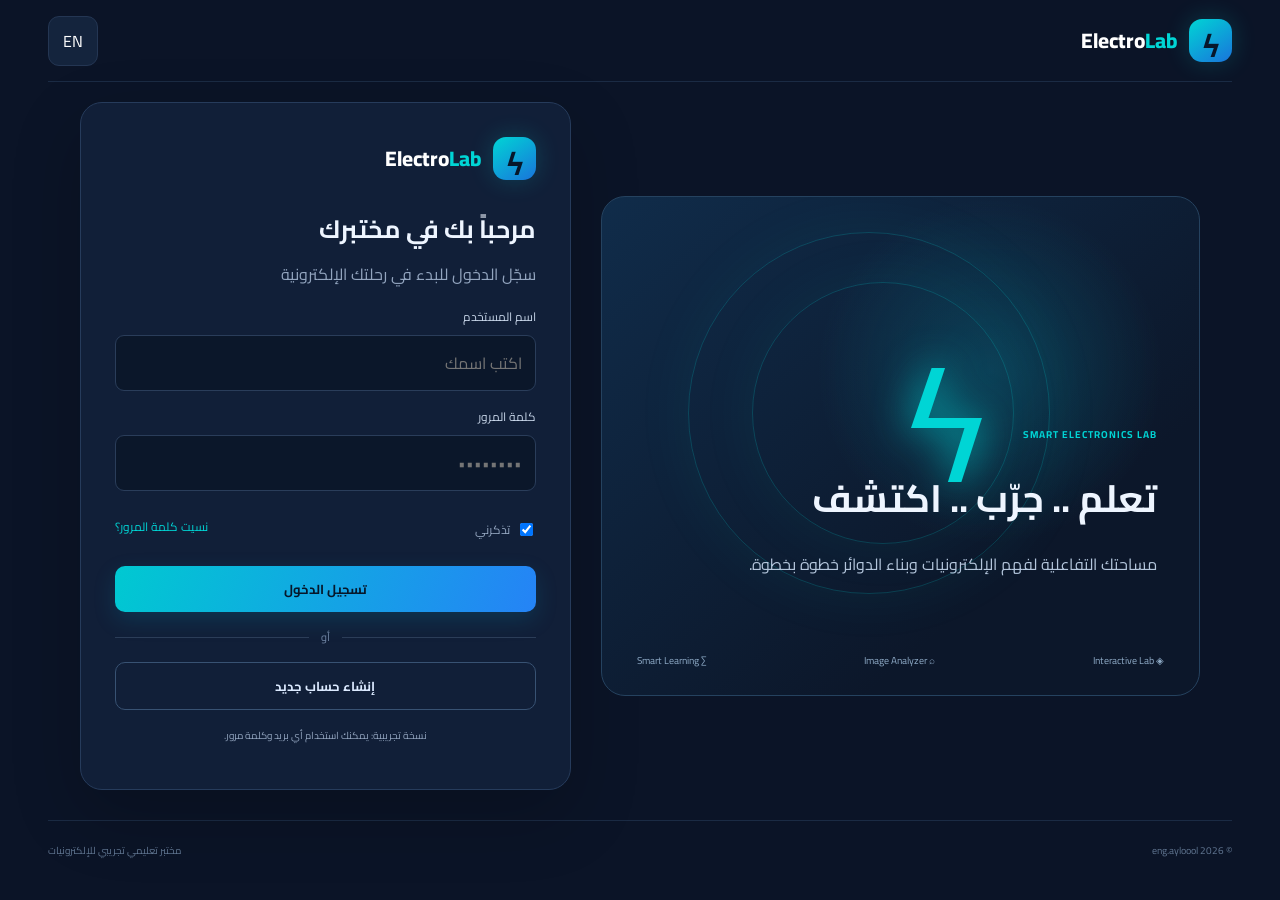
==== analyzer.html @ e859c456 "Initial commit: ElectroLab physics laboratory" ====
<!DOCTYPE html>
<html lang="ar" dir="rtl" data-page="analyzer">
<head>
  <meta charset="UTF-8">
  <meta name="viewport" content="width=device-width, initial-scale=1.0">
  <title>ElectroLab | المختبر الإلكتروني الذكي</title>
  <link rel="stylesheet" href="style.css">
</head>
<body>
  <div class="app-shell">
    <aside class="sidebar" id="sidebar">
      <a class="brand" href="home.html"><span class="brand-mark">ϟ</span><span>Electro<span>Lab</span><small data-i18n="brandSub">المختبر الإلكتروني الذكي</small></span></a>
      <nav><a class="nav-link" href="home.html"><b>⌂</b><span data-i18n="home">home</span></a>
<a class="nav-link" href="lab.html"><b>⌁</b><span data-i18n="lab">lab</span></a>
<a class="nav-link active" href="analyzer.html"><b>⌕</b><span data-i18n="analyzer">analyzer</span></a>
<a class="nav-link" href="experiments.html"><b>⚗</b><span data-i18n="experiments">experiments</span></a>
<a class="nav-link" href="laws.html"><b>∑</b><span data-i18n="laws">laws</span></a>
<a class="nav-link" href="quiz.html"><b>☷</b><span data-i18n="quiz">quiz</span></a>
<a class="nav-link" href="profile.html"><b>◉</b><span data-i18n="profile">profile</span></a></nav>
      <div class="side-bottom"><div class="online-dot"></div><span data-i18n="ready">المختبر جاهز للتجربة</span></div>
    </aside>
    <main class="main">
      <header class="topbar">
        <button class="mobile-menu" id="mobileMenu">☰</button>
        <div><div class="eyebrow" data-i18n="workspace">مساحة التعلم والتجربة</div><div class="page-heading" id="pageHeading" data-i18n="analyzer">analyzer</div></div>
        <div class="top-actions"><button class="lang-btn" id="langToggle">EN</button><div class="avatar" id="avatar">E</div></div>
      </header>
      <section class="page active">
        <div class="section-title"><div><h2 data-i18n="analyzerTitle">حلّل صورتك الإلكترونية</h2><p class="muted" data-i18n="analyzerIntro">ارفع صورة تحتوي على مكونات أو دائرة إلكترونية.</p></div></div>
        <div class="analyzer-layout"><div class="panel upload-panel"><div class="upload-zone" id="uploadZone"><div class="upload-icon">⇧</div><h3 data-i18n="uploadTitle">ارفع صورة إلكترونية</h3><p class="muted" data-i18n="uploadHint">اسحب الصورة هنا أو اخترها من جهازك</p><input type="file" id="imageInput" accept="image/*"><button class="outline" onclick="document.getElementById('imageInput').click()" data-i18n="chooseImage">اختيار صورة</button></div><img id="imagePreview" class="image-preview" alt="Preview" hidden><button id="analyzeBtn" class="primary full" disabled data-i18n="analyze">تحليل الصورة</button></div><div class="panel analysis-panel"><h3 data-i18n="analysisResult">نتيجة التحليل</h3><div id="analysisOutput" class="empty-state"><div class="empty-icon">⌕</div><p data-i18n="analysisEmpty">ستظهر هنا المكونات التي تم التعرف عليها.</p></div><p class="notice" data-i18n="analyzerLimit">ملاحظة: هذه نسخة أولية تجريبية؛ التعرف هنا يعتمد على أسماء المكونات الشائعة، وليس نموذج ذكاء اصطناعي مدرّباً. لا ترفع صوراً شخصية أو حساسة.</p></div></div>
      </section>
      <footer><span>© 2026 eng.ayloool</span><span data-i18n="footer">مختبر تعليمي تجريبي للإلكترونيات</span></footer>
    </main>
  </div>
  <div class="toast" id="toast"></div>
  <script src="app.js"></script>
</body></html>
---- style.css ----
@import url('https://fonts.googleapis.com/css2?family=Cairo:wght@400;500;600;700;800&family=Inter:wght@400;500;600;700;800&display=swap');
:root{--bg:#0b1427;--panel:#111f38;--panel2:#152743;--line:#243653;--text:#eef5ff;--muted:#93a5bf;--cyan:#00d5d5;--blue:#3685ff;--radius:18px}
*{box-sizing:border-box}body{margin:0;background:var(--bg);color:var(--text);font-family:'Cairo','Inter',sans-serif;min-height:100vh}button,input{font:inherit}button{cursor:pointer}.app-shell{display:flex;min-height:100vh}.sidebar{width:250px;background:#0e1a30;border-left:1px solid #1d2d48;padding:28px 18px;display:flex;flex-direction:column;flex-shrink:0;z-index:5}.brand{display:flex;align-items:center;gap:11px;color:white;text-decoration:none;font-size:21px;font-weight:800;margin:0 7px 42px}.brand>span:last-child>span{color:var(--cyan)}.brand small{display:block;color:#7f94b3;font-size:10px;font-weight:500;margin-top:-3px}.brand-mark{width:43px;height:43px;display:grid;place-items:center;background:linear-gradient(145deg,#00d5d5,#1974db);border-radius:13px;color:#07172b;font-size:29px;box-shadow:0 0 25px #00d5d533}.sidebar nav{display:grid;gap:8px}.nav-link{border:0;background:transparent;color:#9aacc5;text-align:right;padding:13px 14px;border-radius:12px;display:flex;gap:13px;align-items:center;font-size:14px;transition:.2s}.nav-link b{font-size:21px;width:24px;text-align:center;color:#7186a5}.nav-link:hover,.nav-link.active{background:#172d4b;color:white}.nav-link.active{box-shadow:inset -3px 0 var(--cyan)}.nav-link.active b{color:var(--cyan)}.side-bottom{margin-top:auto;color:#8fa5bf;font-size:11px;display:flex;align-items:center;gap:9px;padding:15px 9px}.online-dot,.live-label i{width:8px;height:8px;border-radius:50%;background:#32d69a;box-shadow:0 0 10px #32d69a}.main{flex:1;min-width:0;padding:0 38px;max-width:1600px;margin:auto}.topbar{height:100px;display:flex;align-items:center;justify-content:space-between;border-bottom:1px solid #1b2b44;margin-bottom:30px}.eyebrow,.section-kicker{color:var(--cyan);font-size:10px;letter-spacing:1.4px;font-weight:700}.page-heading{font-size:20px;font-weight:800}.top-actions{display:flex;align-items:center;gap:14px}.lang-btn,.avatar,.mobile-menu{border:1px solid var(--line);background:#14243d;color:white;border-radius:11px;padding:9px 14px}.avatar{width:39px;height:39px;border-radius:50%;display:grid;place-items:center;background:#1b4771;color:var(--cyan);font-weight:800}.mobile-menu{display:none}.page{display:none;animation:fade .25s ease}.page.active{display:block}@keyframes fade{from{opacity:.4;transform:translateY(5px)}to{opacity:1;transform:none}}h1,h2,h3,p{margin-top:0}h2{font-size:23px;margin-bottom:7px}h3{font-size:16px;margin-bottom:8px}.muted{color:var(--muted)}.small{font-size:12px}.tag{font-size:10px;letter-spacing:1px;color:var(--cyan);font-weight:700}.primary,.outline{border-radius:10px;padding:11px 19px;font-weight:700;font-size:13px;transition:.2s}.primary{background:linear-gradient(110deg,#00c9d1,#2583f6);border:0;color:#06172a;box-shadow:0 8px 22px #008db333}.primary:hover{filter:brightness(1.12);transform:translateY(-1px)}.outline{background:transparent;border:1px solid #385273;color:#dceaff}.outline:hover{border-color:var(--cyan);color:var(--cyan)}.full{width:100%}.text-link,.text-button{color:var(--cyan);text-decoration:none;font-size:12px;background:none;border:0}.form-row{display:flex;justify-content:space-between;align-items:center;margin:13px 0 18px;font-size:12px}.check{display:flex;align-items:center;gap:6px;color:var(--muted)}label{display:block;font-size:12px;color:#c7d5e8;margin:14px 0 7px}input:not([type=checkbox]):not([type=file]){width:100%;background:#0b172a;border:1px solid #2a3d5a;color:white;padding:12px 13px;border-radius:9px;outline:none}input:focus{border-color:var(--cyan)!important;box-shadow:0 0 0 3px #00d5d51a}.tiny{font-size:10px;text-align:center;margin-top:16px}.login-layout{min-height:620px;display:grid;grid-template-columns:1.1fr .9fr;gap:30px;align-items:center;max-width:1120px;margin:0 auto}.login-art{min-height:500px;border:1px solid #25425f;border-radius:24px;padding:42px;position:relative;overflow:hidden;background:radial-gradient(circle at 65% 35%,#087c9360,transparent 34%),linear-gradient(140deg,#102c4a,#0c172a 72%)}.login-art:before,.login-art:after{content:"";position:absolute;border:1px solid #00d5d533;border-radius:50%;width:360px;height:360px;right:25%;top:7%;box-shadow:0 0 60px #00d5d511}.login-art:after{width:260px;height:260px;right:31%;top:17%}.circuit-orbit{position:absolute;right:34%;top:18%;font-size:150px;color:var(--cyan);text-shadow:0 0 40px #00d5d5;z-index:1}.login-art-copy{position:absolute;bottom:100px;right:42px;left:35px;z-index:2}.login-art-copy h1{font-size:38px;margin:15px 0}.login-art-copy p{color:#b4c6dc;max-width:430px}.mini-features{position:absolute;bottom:25px;right:35px;left:35px;display:flex;justify-content:space-between;gap:8px;color:#8da9c5;font-size:10px}.login-card,.narrow-card{background:#111f38;border:1px solid #263b5b;border-radius:22px;padding:34px;box-shadow:0 25px 70px #0003}.login-brand{margin:0 0 25px}.login-card h2{font-size:25px}.or{display:flex;align-items:center;gap:12px;color:#7186a5;font-size:11px;margin:15px 0}.or:before,.or:after{content:"";height:1px;background:#2b3d58;flex:1}.narrow-card{max-width:470px;margin:40px auto}.narrow-card .text-button{display:block;margin:18px auto 0}.hero-banner{background:radial-gradient(circle at 80% 50%,#008e9b55,transparent 25%),linear-gradient(110deg,#142b4b,#10203a);border:1px solid #284664;border-radius:22px;padding:36px 40px;display:flex;justify-content:space-between;align-items:center;min-height:245px;overflow:hidden}.hero-banner h1{font-size:31px;margin:13px 0}.hero-banner p{color:#b1c3d9;max-width:520px;font-size:13px}.hero-symbol{font-size:150px;color:#00d5d5;text-shadow:0 0 45px #00d5d566;margin-left:60px}.section-title{display:flex;justify-content:space-between;align-items:center;margin:32px 0 18px}.section-title p{font-size:12px;margin:0}.feature-grid{display:grid;grid-template-columns:repeat(3,1fr);gap:15px}.feature-card,.panel,.experiment-card,.stat-card{background:var(--panel);border:1px solid #243957;border-radius:16px}.feature-card{padding:20px;min-height:175px;position:relative;cursor:pointer;transition:.2s}.feature-card:hover{transform:translateY(-3px);border-color:#00bfc8}.feature-icon{width:42px;height:42px;border-radius:12px;display:grid;place-items:center;font-size:24px;margin-bottom:14px}.cyan{background:#00d5d51c;color:#00d5d5}.blue{background:#3685ff20;color:#5b9bff}.purple{background:#9a6aff20;color:#b89aff}.orange{background:#ffae4420;color:#ffbd67}.pink{background:#f66eaa20;color:#ff88ba}.green{background:#36d69a20;color:#36d69a}.feature-card h3{font-size:14px}.feature-card p{font-size:11px;color:var(--muted);max-width:230px}.card-arrow{position:absolute;left:19px;bottom:17px;color:#65809f}.panel{padding:22px}.lab-layout{display:grid;grid-template-columns:230px 1fr;gap:17px}.component-list{display:grid;grid-template-columns:1fr 1fr;gap:9px;margin-top:20px}.component{background:#0c192d;border:1px solid #263d5a;border-radius:11px;color:#dce9f8;padding:12px 5px;display:flex;flex-direction:column;align-items:center;gap:7px;font-size:11px}.component:hover{border-color:var(--cyan)}.part-art{font-size:26px;height:33px;color:var(--cyan)}.resistor{color:#e7b46b}.led{color:#ff646e}.board-head{display:flex;justify-content:space-between;align-items:center}.live-label{font-size:10px;color:#69dcae;display:flex;align-items:center;gap:7px}.breadboard{height:300px;margin:16px 0;background-color:#e4e9ec;border-radius:12px;position:relative;overflow:hidden;background-image:radial-gradient(#9caab3 1.2px,transparent 1.2px);background-size:17px 17px;background-position:8px 8px}.rail{position:absolute;top:28px;bottom:28px;right:22px;width:8px;background:linear-gradient(#e46a70 0 45%,transparent 45% 55%,#398edb 55%);border-radius:8px}.board-holes{position:absolute;inset:0;background:linear-gradient(90deg,transparent 0 48%,#c2cbd0 48% 52%,transparent 52%);opacity:.3}.board-empty{position:absolute;inset:0;display:grid;place-items:center;color:#657684;font-size:12px;text-align:center;padding:20px}.placed-parts{position:absolute;inset:20px 55px 20px 20px;display:flex;align-content:center;align-items:center;justify-content:center;gap:18px;flex-wrap:wrap}.placed-part{background:#142b47;color:white;border:1px solid #00cdd3;border-radius:9px;padding:10px 13px;font-size:11px;box-shadow:0 4px 12px #0002}.board-actions{display:flex;align-items:center;gap:15px}.result-text{font-size:11px;color:var(--muted)}.analyzer-layout,.law-layout{display:grid;grid-template-columns:1fr 1fr;gap:18px}.upload-zone{border:1px dashed #3a5878;border-radius:15px;padding:35px 15px;text-align:center;background:#0d1a2e}.upload-icon{font-size:38px;color:var(--cyan)}.upload-zone p{font-size:12px}.upload-zone input{display:none}.image-preview{width:100%;max-height:230px;object-fit:contain;margin:14px 0;border-radius:10px}.upload-panel .primary{margin-top:15px}.empty-state{text-align:center;padding:45px 10px;color:var(--muted);font-size:12px}.empty-icon{font-size:42px;color:#3f6387}.notice{font-size:10px;line-height:1.9;color:#c3a875;background:#6e54251c;border:1px solid #735d342e;padding:12px;border-radius:10px}.analysis-item{padding:12px;border-bottom:1px solid var(--line);display:flex;gap:12px;align-items:center}.analysis-item b{color:var(--cyan)}.experiment-grid{display:grid;grid-template-columns:repeat(3,1fr);gap:15px}.experiment-card{overflow:hidden}.experiment-visual{height:145px;display:grid;place-items:center;font-size:25px;font-weight:800;color:#d9faff;background:radial-gradient(circle,#125b76,#10233c)}.ohm-visual{background:radial-gradient(circle,#284f82,#14203a);font-size:34px}.series-visual{background:radial-gradient(circle,#53427a,#1c2342);font-size:22px}.experiment-content{padding:17px}.experiment-content h3{margin-top:10px}.experiment-content p{font-size:11px;color:var(--muted);min-height:38px}.experiment-content button{font-size:11px;padding:8px 13px}.experiment-detail{margin-top:18px;min-height:90px}.experiment-detail li{color:#b9c8da;font-size:12px;margin:8px 0}.law-cards{display:grid;gap:12px}.law-card{padding:17px;border-radius:12px;background:#0d1a2e;border:1px solid #263a57}.law-card span{font-size:9px;letter-spacing:1.3px;color:var(--cyan)}.law-card strong{display:block;font-size:26px;margin:5px 0}.law-card p{font-size:11px;color:var(--muted);margin:0}.calculator input{margin-bottom:5px}.calc-result{margin-top:15px;background:#0c1a2d;border:1px solid #29435f;border-radius:10px;padding:14px;color:var(--cyan);font-size:13px}.quiz-panel{max-width:780px;margin:25px auto;padding:28px}.quiz-top,.quiz-bottom{display:flex;justify-content:space-between;align-items:center}.score-chip{font-size:12px;color:var(--muted)}.score-chip b{color:var(--cyan)}.progress{height:6px;background:#263853;border-radius:10px;margin:17px 0 28px;overflow:hidden}.progress span{display:block;height:100%;width:0;background:linear-gradient(90deg,var(--cyan),var(--blue));transition:.3s}.quiz-panel h2{font-size:20px;line-height:1.8;margin-bottom:22px}.answer-options{display:grid;gap:10px}.answer-option{background:#0c1a2d;border:1px solid #2b405e;border-radius:10px;padding:13px;text-align:right;color:#dce8f6;font-size:13px}.answer-option.selected{border-color:var(--cyan);background:#00d5d510}.answer-option.correct{border-color:#34ce91}.answer-option.wrong{border-color:#f16b75}.quiz-bottom{margin-top:22px}.profile-header{display:flex;align-items:center;gap:17px}.profile-avatar{width:60px;height:60px;border-radius:18px;background:linear-gradient(140deg,#00cfd2,#287df1);display:grid;place-items:center;color:#07192c;font-size:27px;font-weight:800}.profile-header h2{margin:0}.profile-header p{font-size:12px;margin:3px 0}.level-tag{margin-right:auto;border:1px solid #315577;color:var(--cyan);border-radius:20px;padding:6px 14px;font-size:11px}.stats-grid{display:grid;grid-template-columns:repeat(3,1fr);gap:15px;margin:18px 0}.stat-card{padding:20px}.stat-card span{display:block;color:var(--muted);font-size:11px}.stat-card strong{font-size:29px;color:var(--cyan)}.logout-btn{margin-top:18px}footer{border-top:1px solid #1b2b44;margin-top:55px;padding:20px 0;color:#607590;font-size:10px;display:flex;justify-content:space-between}.toast{position:fixed;bottom:22px;left:22px;background:#173b54;border:1px solid #00bfc8;color:white;padding:12px 18px;border-radius:10px;opacity:0;transform:translateY(10px);transition:.25s;pointer-events:none;font-size:12px;z-index:20}.toast.show{opacity:1;transform:none}
html[dir=ltr] .sidebar{border-left:0;border-right:1px solid #1d2d48}html[dir=ltr] .nav-link{text-align:left}html[dir=ltr] .nav-link.active{box-shadow:inset 3px 0 var(--cyan)}html[dir=ltr] .main{direction:ltr}html[dir=ltr] .brand{direction:ltr}html[dir=ltr] .rail{right:auto;left:22px}html[dir=ltr] .placed-parts{inset:20px 20px 20px 55px}html[dir=ltr] .answer-option{text-align:left}html[dir=ltr] .level-tag{margin-left:auto;margin-right:0}
@media(max-width:950px){.sidebar{width:220px}.main{padding:0 22px}.feature-grid{grid-template-columns:repeat(2,1fr)}.login-layout{grid-template-columns:1fr 1fr}.login-art{padding:25px}.login-art-copy{right:25px}.hero-symbol{margin:0}}
@media(max-width:700px){.sidebar{position:fixed;top:0;bottom:0;right:-260px;transition:.25s;width:250px}.sidebar.open{right:0}.main{padding:0 15px}.topbar{height:78px;margin-bottom:20px}.mobile-menu{display:block}.topbar>div:nth-child(2){margin-right:auto;margin-left:12px}.page-heading{font-size:16px}.login-layout{display:block;min-height:0}.login-art{min-height:260px;margin-bottom:15px}.login-art-copy{bottom:45px}.login-art-copy h1{font-size:25px}.circuit-orbit{font-size:90px;right:65%;top:8%}.mini-features{display:none}.login-card{padding:23px}.hero-banner{padding:25px;min-height:220px}.hero-banner h1{font-size:24px}.hero-symbol{font-size:75px}.feature-grid,.experiment-grid{grid-template-columns:1fr 1fr}.lab-layout,.analyzer-layout,.law-layout{grid-template-columns:1fr}.component-list{grid-template-columns:repeat(3,1fr)}.experiment-visual{height:110px;font-size:18px}.stats-grid{grid-template-columns:1fr}.profile-header{flex-wrap:wrap}.section-title{align-items:flex-start;gap:10px}.quiz-panel{padding:19px}.board-actions{align-items:flex-start;flex-direction:column}.feature-card{min-height:160px}}
@media(max-width:420px){.feature-grid,.experiment-grid{grid-template-columns:1fr}.hero-symbol{display:none}.hero-banner h1{font-size:21px}.mini-features{display:none}}

/* Separate-page navigation and authentication layout */
.auth-main{max-width:1240px;margin:0 auto;padding:0 28px}.auth-topbar{height:82px;display:flex;align-items:center;justify-content:space-between;border-bottom:1px solid #1b2b44;margin-bottom:20px}.auth-topbar .brand{margin:0}.auth-main>.page{display:block}.auth-main footer{margin-top:30px}
@media(max-width:700px){.auth-main{padding:0 15px}.auth-topbar{height:68px}}

/* Expanded interactive laws library */
.law-toolbar{display:flex;align-items:center;justify-content:space-between;gap:14px;margin:18px 0 15px}.law-search-wrap{display:flex;align-items:center;gap:10px;max-width:520px;flex:1;background:#0b172a;border:1px solid #2a3d5a;border-radius:11px;padding:0 13px;color:var(--cyan)}.law-search-wrap input{border:0!important;box-shadow:none!important;background:transparent!important;padding:12px 4px!important}.law-count{font-size:11px;color:var(--cyan);white-space:nowrap}.law-library{display:grid;grid-template-columns:repeat(3,minmax(0,1fr));gap:12px;margin-bottom:22px}.law-tile{min-width:0;text-align:right;padding:16px;border-radius:13px;background:#111f38;border:1px solid #263b5b;color:var(--text);display:flex;flex-direction:column;gap:8px;transition:.2s}.law-tile:hover,.law-tile.chosen{border-color:var(--cyan);transform:translateY(-2px);box-shadow:0 8px 24px #00d5d510}.law-tile-category{font-size:9px;color:var(--cyan);font-weight:700}.law-tile strong{font-size:13px}.law-tile b{font-size:16px;color:#e5f5ff;direction:ltr;text-align:right;overflow-wrap:anywhere}.law-tile small{font-size:10px;line-height:1.7;color:var(--muted)}.law-workbench{margin-top:12px}.law-workbench-head{display:flex;align-items:center;justify-content:space-between;gap:20px;margin-bottom:15px}.law-workbench-head h3{font-size:19px;margin:7px 0}.law-workbench-head p{font-size:11px;margin:0}.law-equation{padding:13px 18px;background:#0b172a;border:1px solid #28506b;border-radius:12px;color:var(--cyan);font-size:18px;font-weight:800;direction:ltr;white-space:nowrap}.law-input-grid{display:grid;grid-template-columns:repeat(4,minmax(0,1fr));gap:12px}.law-variable{margin:0!important;padding:11px;background:#0d1a2e;border:1px solid #263a57;border-radius:11px}.law-variable span{display:block;font-size:11px;min-height:28px}.law-variable span b{color:var(--cyan);margin:0 4px}.law-variable span small{color:#8198b5}.law-variable input{margin-top:8px}.law-actions{display:flex;gap:10px;margin-top:16px}.law-tip{margin:12px 0 0}.quiz-panel{min-height:390px}.quiz-panel .answer-option{transition:.2s}.quiz-panel .answer-option:hover:not(:disabled){border-color:var(--cyan);background:#00d5d50d}.quiz-panel .answer-option:disabled{cursor:default;opacity:1}
html[dir=ltr] .law-tile{text-align:left}html[dir=ltr] .law-tile b{text-align:left}html[dir=ltr] .law-search-wrap{direction:ltr}
@media(max-width:1050px){.law-library{grid-template-columns:repeat(2,minmax(0,1fr))}.law-input-grid{grid-template-columns:repeat(2,minmax(0,1fr))}}
@media(max-width:700px){.law-library{grid-template-columns:1fr 1fr;gap:8px}.law-tile{padding:12px}.law-tile strong{font-size:11px}.law-tile b{font-size:13px}.law-workbench-head{align-items:flex-start;flex-direction:column}.law-equation{font-size:15px}.law-input-grid{grid-template-columns:1fr 1fr}.law-toolbar{align-items:stretch;flex-direction:column}.law-search-wrap{max-width:none}.law-actions{flex-wrap:wrap}}
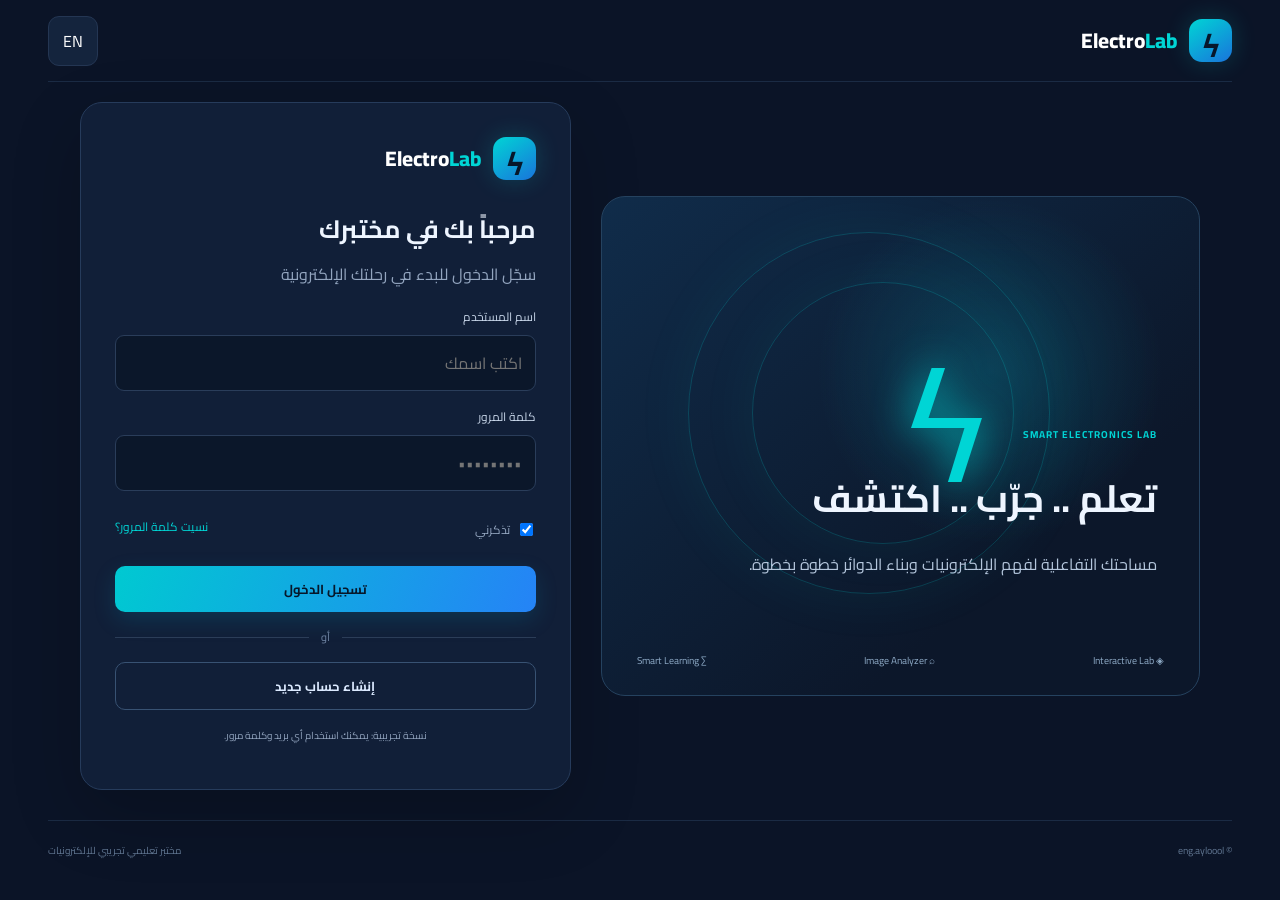
==== commit 9abb4935: "Remove year from ElectroLab footer credit" ====
--- a/analyzer.html
+++ b/analyzer.html
@@ -29,7 +29,7 @@
         <div class="section-title"><div><h2 data-i18n="analyzerTitle">حلّل صورتك الإلكترونية</h2><p class="muted" data-i18n="analyzerIntro">ارفع صورة تحتوي على مكونات أو دائرة إلكترونية.</p></div></div>
         <div class="analyzer-layout"><div class="panel upload-panel"><div class="upload-zone" id="uploadZone"><div class="upload-icon">⇧</div><h3 data-i18n="uploadTitle">ارفع صورة إلكترونية</h3><p class="muted" data-i18n="uploadHint">اسحب الصورة هنا أو اخترها من جهازك</p><input type="file" id="imageInput" accept="image/*"><button class="outline" onclick="document.getElementById('imageInput').click()" data-i18n="chooseImage">اختيار صورة</button></div><img id="imagePreview" class="image-preview" alt="Preview" hidden><button id="analyzeBtn" class="primary full" disabled data-i18n="analyze">تحليل الصورة</button></div><div class="panel analysis-panel"><h3 data-i18n="analysisResult">نتيجة التحليل</h3><div id="analysisOutput" class="empty-state"><div class="empty-icon">⌕</div><p data-i18n="analysisEmpty">ستظهر هنا المكونات التي تم التعرف عليها.</p></div><p class="notice" data-i18n="analyzerLimit">ملاحظة: هذه نسخة أولية تجريبية؛ التعرف هنا يعتمد على أسماء المكونات الشائعة، وليس نموذج ذكاء اصطناعي مدرّباً. لا ترفع صوراً شخصية أو حساسة.</p></div></div>
       </section>
-      <footer><span>© 2026 eng.ayloool</span><span data-i18n="footer">مختبر تعليمي تجريبي للإلكترونيات</span></footer>
+      <footer><span>© eng.ayloool</span><span data-i18n="footer">مختبر تعليمي تجريبي للإلكترونيات</span></footer>
     </main>
   </div>
   <div class="toast" id="toast"></div>
